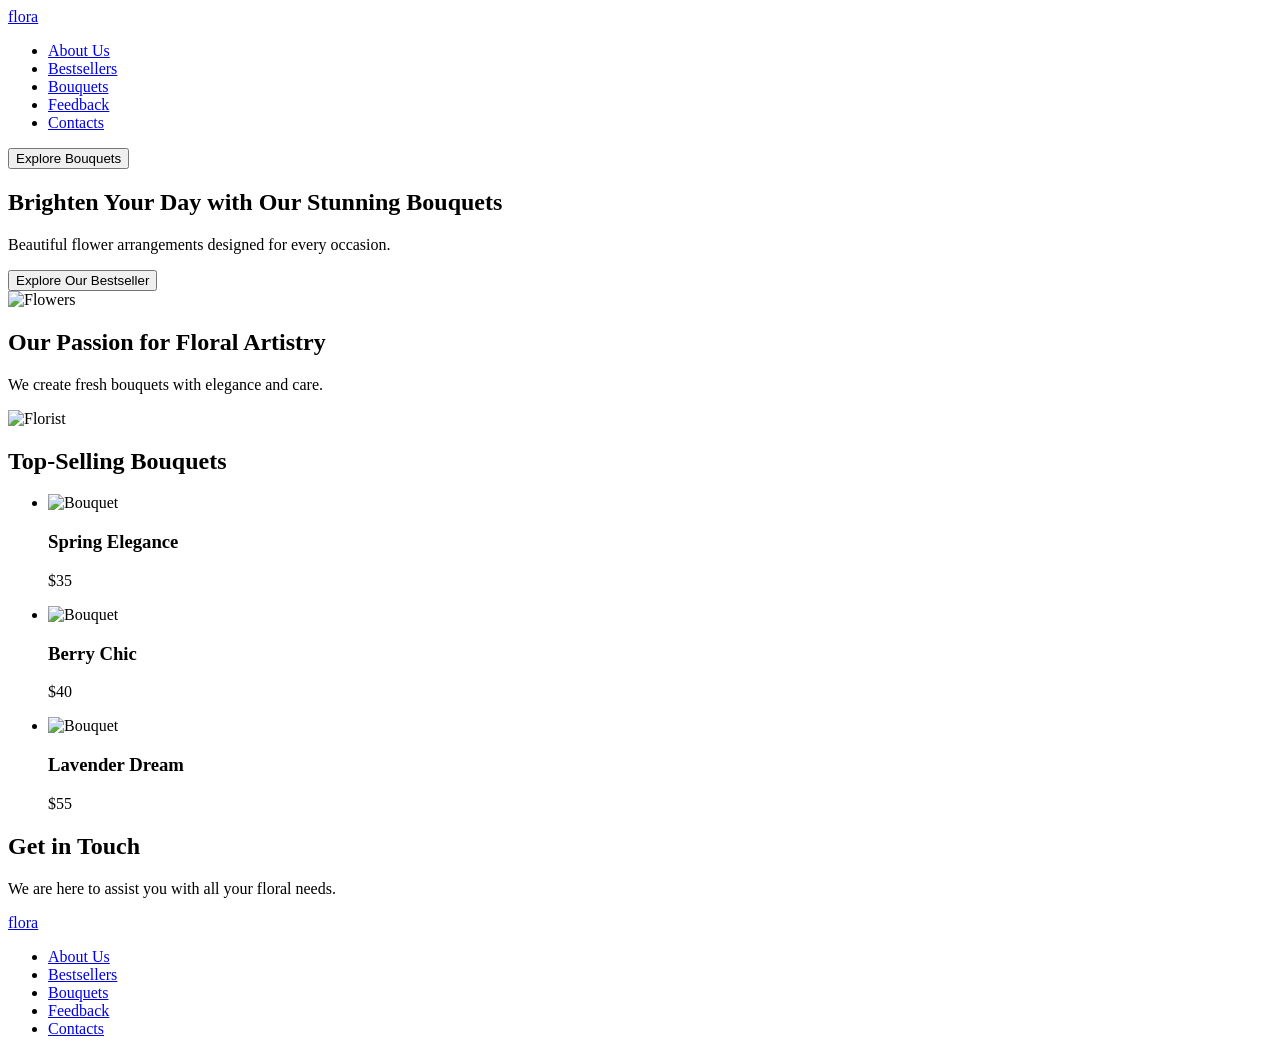
==== index.html @ ca9eb104 "Add files via upload" ====
<!DOCTYPE html>
<html lang="uk">
<head>
  <meta charset="UTF-8" />
  <meta name="viewport" content="width=device-width, initial-scale=1.0" />
  <title>Flora</title>
  <link rel="stylesheet" href="./css/styles.css" />
</head>
<body>
<header class="header">
  <div class="container header-container">
    <a href="#" class="logo">flora</a>

    <nav class="nav">
      <ul class="nav-list">
        <li><a href="#">About Us</a></li>
        <li><a href="#">Bestsellers</a></li>
        <li><a href="#">Bouquets</a></li>
        <li><a href="#">Feedback</a></li>
        <li><a href="#">Contacts</a></li>
      </ul>
    </nav>

    <button type="button" class="header-btn">Explore Bouquets</button>
  </div>
</header>

<main>
<section class="hero">
  <div class="container hero-container">
    <div class="hero-content">
      <h1>Brighten Your Day with Our Stunning Bouquets</h1>
      <p>Beautiful flower arrangements designed for every occasion.</p>
      <button type="button" class="primary-btn">Explore Our Bestseller</button>
    </div>

    <img src="./images/hero.jpg" alt="Flowers" width="500">
  </div>
</section>

<section class="about section">
  <div class="container about-container">
    <div>
      <h2>Our Passion for Floral Artistry</h2>
      <p>We create fresh bouquets with elegance and care.</p>
    </div>

    <img src="./images/about.jpg" alt="Florist" width="450">
  </div>
</section>

<section class="section">
  <div class="container">
    <h2 class="section-title">Top-Selling Bouquets</h2>

    <ul class="cards">
      <li class="card">
        <img src="./images/card1.jpg" alt="Bouquet" width="300">
        <h3>Spring Elegance</h3>
        <p>$35</p>
      </li>

      <li class="card">
        <img src="./images/card2.jpg" alt="Bouquet" width="300">
        <h3>Berry Chic</h3>
        <p>$40</p>
      </li>

      <li class="card">
        <img src="./images/card3.jpg" alt="Bouquet" width="300">
        <h3>Lavender Dream</h3>
        <p>$55</p>
      </li>
    </ul>
  </div>
</section>

<section class="section footer-section">
  <div class="container">
    <h2>Get in Touch</h2>
    <p>We are here to assist you with all your floral needs.</p>
  </div>
</section>
</main>

<footer class="footer">
  <div class="container footer-container">
    <a href="#" class="logo">flora</a>

    <ul class="footer-list">
      <li><a href="#">About Us</a></li>
      <li><a href="#">Bestsellers</a></li>
      <li><a href="#">Bouquets</a></li>
      <li><a href="#">Feedback</a></li>
      <li><a href="#">Contacts</a></li>
    </ul>
  </div>
</footer>
</body>
</html>
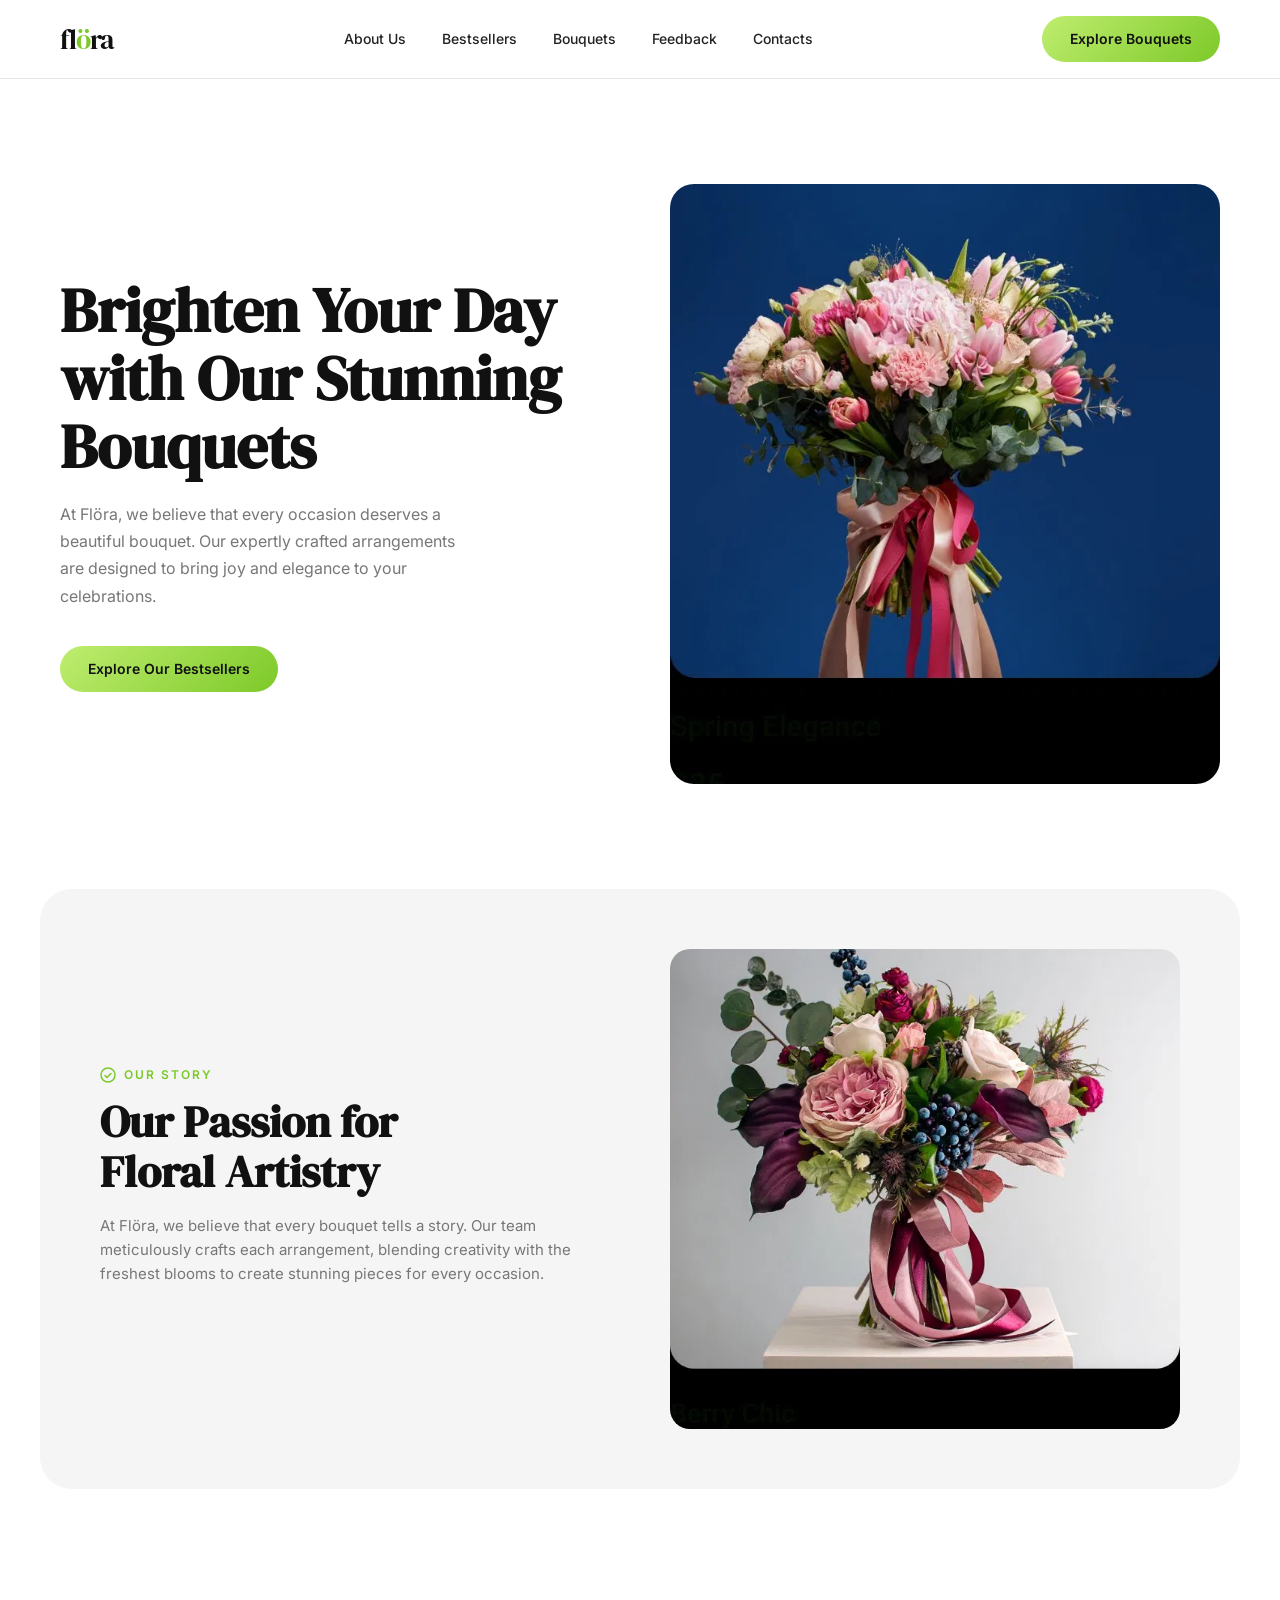
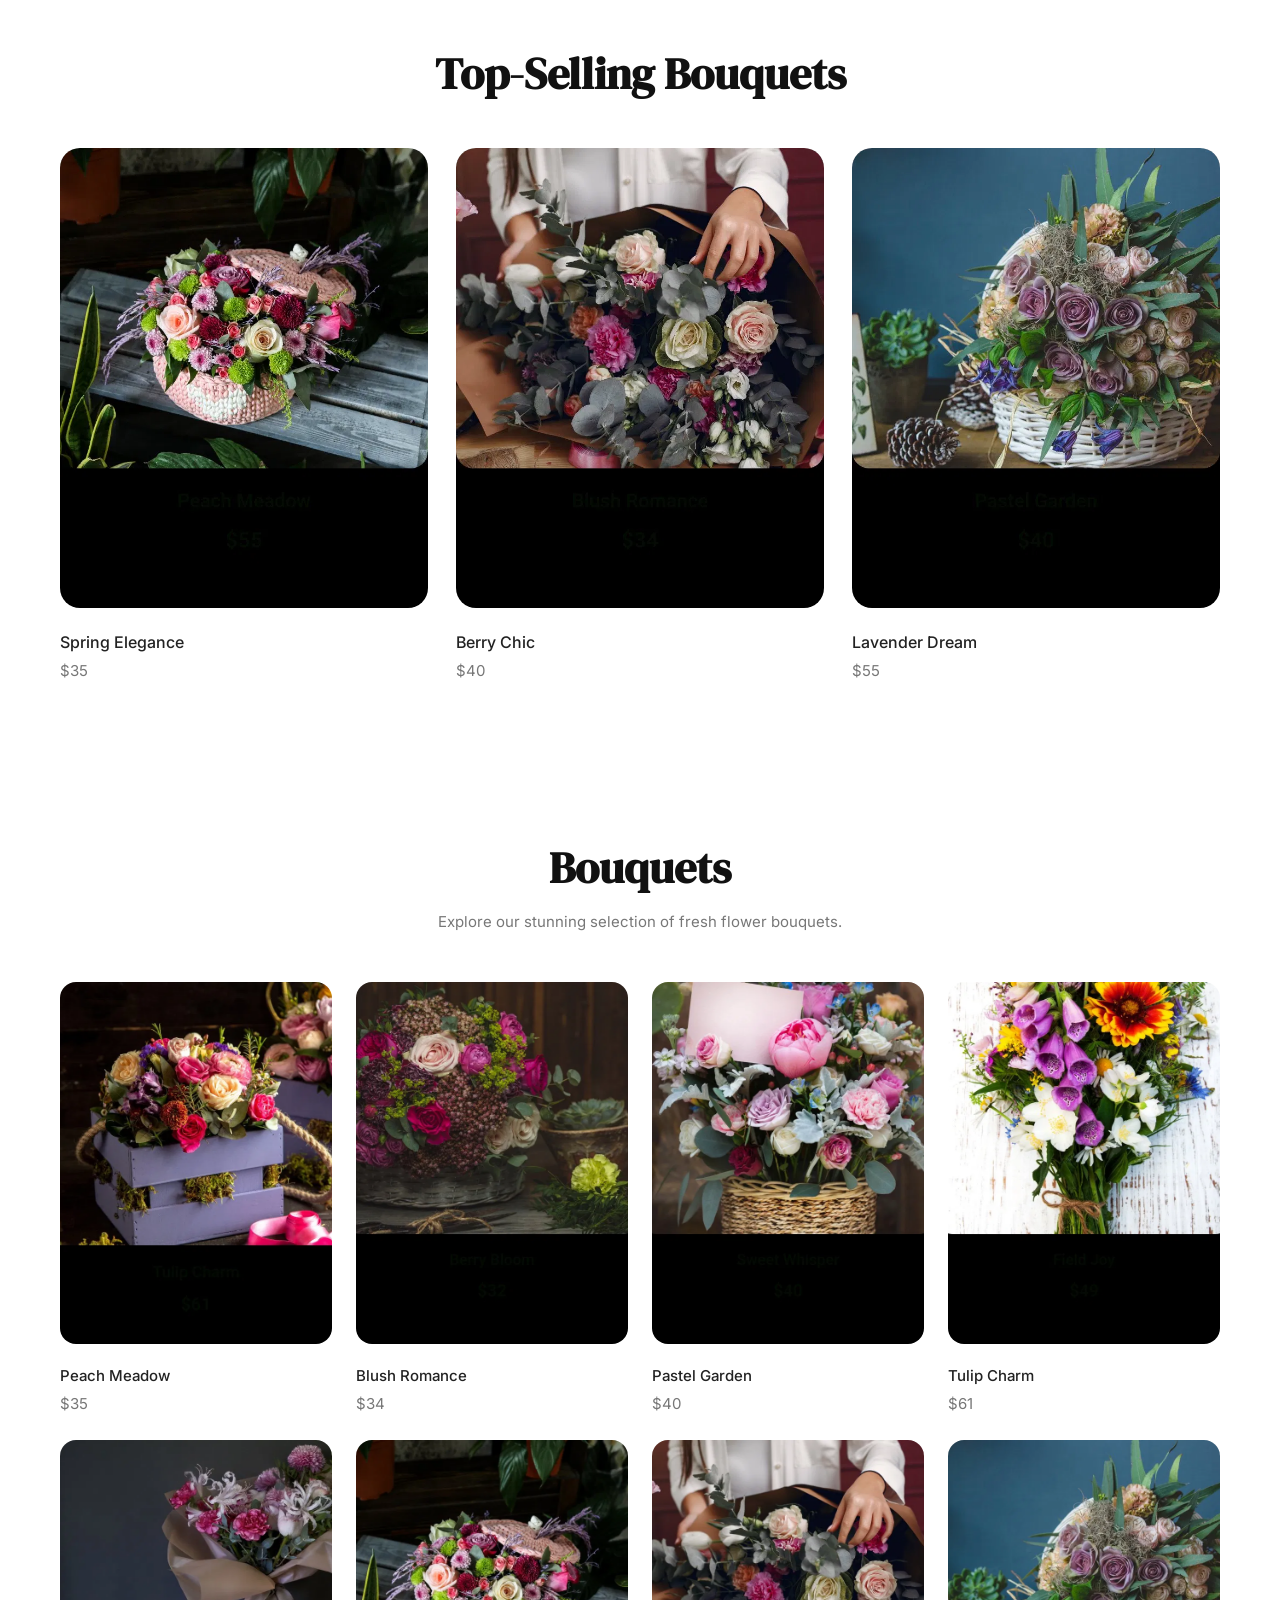
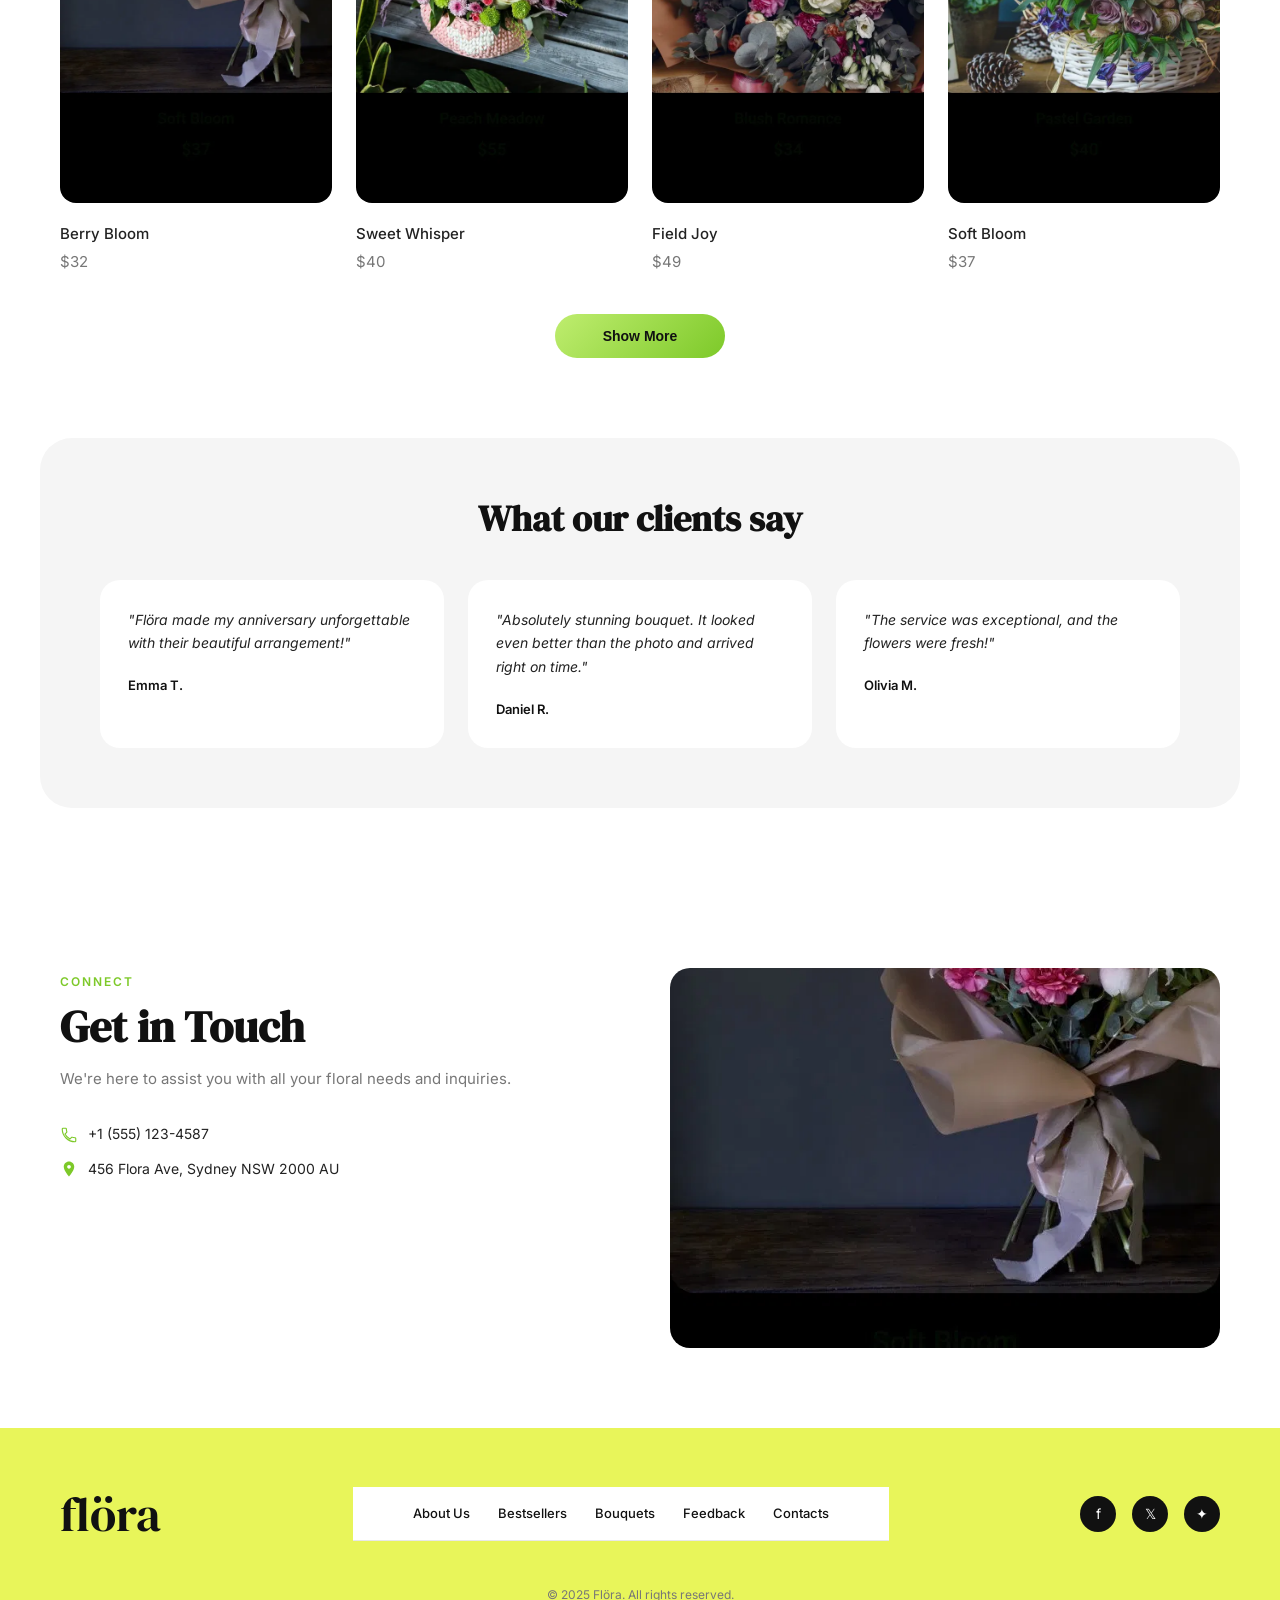
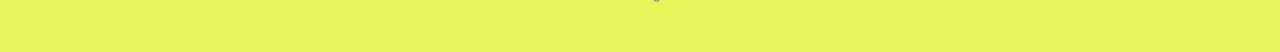
==== commit 7d4ed8f8: "Rename index (2).html to index.html" ====
--- a/index.html
+++ b/index.html
@@ -1,100 +1,488 @@
 <!DOCTYPE html>
-<html lang="uk">
+<html lang="en">
 <head>
-  <meta charset="UTF-8" />
-  <meta name="viewport" content="width=device-width, initial-scale=1.0" />
-  <title>Flora</title>
-  <link rel="stylesheet" href="./css/styles.css" />
+<meta charset="UTF-8">
+<meta name="viewport" content="width=device-width, initial-scale=1.0">
+<title>Flöra — Flower Boutique</title>
+<link rel="preconnect" href="https://fonts.googleapis.com">
+<link href="https://fonts.googleapis.com/css2?family=DM+Serif+Display:ital@0;1&family=Inter:wght@300;400;500;600&display=swap" rel="stylesheet">
+<style>
+*,*::before,*::after{box-sizing:border-box;margin:0;padding:0}
+:root{
+  --green:#7DC929;
+  --green-dark:#5a9a14;
+  --green-light:#BFED6F;
+  --black:#111111;
+  --white:#ffffff;
+  --gray:#f5f5f5;
+  --gray2:#e8e8e8;
+  --text:#222222;
+  --muted:#777777;
+  --yellow:#E8F55A;
+  --radius:50px;
+}
+html{scroll-behavior:smooth}
+body{font-family:'Inter',sans-serif;color:var(--text);background:#fff;line-height:1.6}
+/* NAV */
+nav{
+  position:sticky;top:0;z-index:100;
+  display:flex;align-items:center;justify-content:space-between;
+  padding:16px 60px;background:#fff;
+  border-bottom:1px solid var(--gray2);
+}
+.logo{font-family:'DM Serif Display',serif;font-size:28px;color:var(--black);text-decoration:none;letter-spacing:-1px}
+.logo span{color:var(--green)}
+nav ul{display:flex;gap:36px;list-style:none}
+nav ul a{text-decoration:none;color:var(--text);font-size:14px;font-weight:500;transition:color .2s}
+nav ul a:hover{color:var(--green)}
+.btn{
+  display:inline-flex;align-items:center;justify-content:center;
+  padding:12px 28px;border-radius:var(--radius);
+  font-weight:600;font-size:14px;cursor:pointer;
+  border:none;text-decoration:none;transition:all .2s;
+}
+.btn-primary{
+  background:linear-gradient(135deg,var(--green-light),var(--green));
+  color:var(--black);
+}
+.btn-primary:hover{background:linear-gradient(135deg,var(--green),var(--green-dark));color:#fff}
+.btn-outline{background:transparent;border:2px solid var(--black);color:var(--black)}
+.btn-outline:hover{background:var(--black);color:#fff}
+/* HERO */
+.hero{
+  display:grid;grid-template-columns:1fr 1fr;
+  align-items:center;gap:60px;
+  padding:80px 60px;min-height:90vh;
+  background:#fff;
+}
+.hero-text h1{
+  font-family:'DM Serif Display',serif;
+  font-size:clamp(38px,5vw,62px);line-height:1.1;
+  color:var(--black);margin-bottom:20px;
+}
+.hero-text p{font-size:16px;color:var(--muted);max-width:420px;margin-bottom:36px;line-height:1.7}
+.hero-img{
+  width:100%;height:600px;object-fit:cover;
+  border-radius:24px;
+}
+/* SECTION COMMONS */
+section{padding:80px 60px}
+.section-eyebrow{
+  display:inline-flex;align-items:center;gap:8px;
+  font-size:12px;font-weight:600;text-transform:uppercase;letter-spacing:2px;
+  color:var(--green);margin-bottom:12px;
+}
+.section-title{
+  font-family:'DM Serif Display',serif;
+  font-size:clamp(28px,4vw,44px);line-height:1.15;
+  color:var(--black);margin-bottom:16px;
+}
+.section-sub{font-size:15px;color:var(--muted);max-width:480px}
+/* ABOUT */
+.about{background:var(--gray);border-radius:32px;margin:0 40px}
+.about-inner{
+  display:grid;grid-template-columns:1fr 1fr;
+  gap:60px;align-items:center;
+}
+.about-img{width:100%;height:480px;object-fit:cover;border-radius:20px}
+/* PRODUCTS */
+.products-header{text-align:center;margin-bottom:48px}
+.products-header .section-sub{margin:0 auto}
+.grid-4{
+  display:grid;grid-template-columns:repeat(4,1fr);gap:24px;
+}
+.product-card{
+  cursor:pointer;
+  transition:transform .25s;
+}
+.product-card:hover{transform:translateY(-6px)}
+.product-card img{
+  width:100%;aspect-ratio:3/4;object-fit:cover;
+  border-radius:16px;margin-bottom:12px;
+}
+.product-card h3{font-size:15px;font-weight:500;margin-bottom:4px}
+.product-card .price{font-size:15px;color:var(--muted)}
+/* TOP SELLING - 3 col */
+.grid-3{display:grid;grid-template-columns:repeat(3,1fr);gap:28px}
+.top-card img{
+  width:100%;aspect-ratio:4/5;object-fit:cover;
+  border-radius:20px;margin-bottom:14px;
+}
+.top-card h3{font-size:16px;font-weight:500;margin-bottom:4px}
+.top-card .price{font-size:15px;color:var(--muted)}
+/* SHOW MORE */
+.center{text-align:center;margin-top:40px}
+/* TESTIMONIALS */
+.testimonials{background:var(--gray);border-radius:32px;margin:0 40px}
+.testimonials h2{text-align:center;font-family:'DM Serif Display',serif;font-size:36px;margin-bottom:40px}
+.reviews-grid{display:grid;grid-template-columns:repeat(3,1fr);gap:24px}
+.review{background:#fff;padding:28px;border-radius:20px}
+.review p{font-size:14px;color:var(--text);margin-bottom:20px;line-height:1.7;font-style:italic}
+.review-author{font-size:13px;font-weight:600;color:var(--black)}
+/* CONTACT */
+.contact-inner{
+  display:grid;grid-template-columns:1fr 1fr;
+  gap:60px;align-items:start;
+}
+.contact-info h2{
+  font-family:'DM Serif Display',serif;font-size:44px;
+  line-height:1.1;margin-bottom:16px;
+}
+.contact-info p{font-size:15px;color:var(--muted);margin-bottom:24px}
+.contact-detail{display:flex;align-items:center;gap:10px;margin-bottom:12px;font-size:14px;color:var(--text)}
+.contact-detail svg{color:var(--green)}
+.contact-img{width:100%;height:380px;object-fit:cover;border-radius:20px}
+/* FOOTER */
+footer{
+  background:var(--yellow);
+  padding:48px 60px;
+  display:flex;align-items:center;justify-content:space-between;
+  flex-wrap:wrap;gap:20px;
+}
+.footer-logo{font-family:'DM Serif Display',serif;font-size:48px;color:var(--black)}
+.footer-nav{display:flex;gap:28px;flex-wrap:wrap}
+.footer-nav a{text-decoration:none;color:var(--black);font-size:13px;font-weight:500}
+.footer-nav a:hover{color:var(--green-dark)}
+.footer-social{display:flex;gap:16px}
+.footer-social a{
+  width:36px;height:36px;border-radius:50%;
+  background:var(--black);display:flex;align-items:center;justify-content:center;
+  color:#fff;text-decoration:none;font-size:14px;transition:background .2s;
+}
+.footer-social a:hover{background:var(--green)}
+.footer-copy{width:100%;text-align:center;font-size:12px;color:var(--muted);margin-top:12px}
+/* MODAL */
+.modal-overlay{
+  display:none;position:fixed;inset:0;z-index:1000;
+  background:rgba(0,0,0,.7);
+  align-items:center;justify-content:center;
+  padding:20px;
+}
+.modal-overlay.active{display:flex}
+.modal{
+  background:#fff;border-radius:24px;
+  max-width:900px;width:100%;
+  padding:40px;position:relative;
+  display:grid;grid-template-columns:1fr 1fr;gap:40px;align-items:center;
+  max-height:90vh;overflow-y:auto;
+}
+.modal .close{
+  position:absolute;top:20px;right:20px;
+  background:none;border:none;font-size:22px;cursor:pointer;
+  color:var(--black);line-height:1;
+}
+.modal img{width:100%;border-radius:16px;aspect-ratio:3/4;object-fit:cover}
+.modal h2{font-family:'DM Serif Display',serif;font-size:36px;margin-bottom:12px}
+.modal .modal-price{
+  font-size:22px;font-weight:600;color:var(--black);
+  padding-bottom:16px;border-bottom:1px solid var(--gray2);
+  margin-bottom:20px;
+}
+.modal p{font-size:14px;color:var(--muted);line-height:1.7;margin-bottom:28px}
+.modal-actions{display:flex;gap:12px;align-items:center}
+.modal-actions .btn{flex:1}
+.qty-input{
+  width:56px;height:48px;border:1px solid var(--gray2);border-radius:12px;
+  text-align:center;font-size:16px;font-weight:600;outline:none;
+}
+/* ORDER MODAL */
+.order-modal{
+  background:#fff;border-radius:24px;
+  max-width:560px;width:100%;padding:48px 40px;
+  position:relative;max-height:90vh;overflow-y:auto;
+}
+.order-modal h2{
+  font-family:'DM Serif Display',serif;font-size:36px;
+  text-align:center;margin-bottom:36px;
+}
+.field{margin-bottom:20px}
+.field label{display:block;font-size:14px;font-weight:500;margin-bottom:6px}
+.field input,.field textarea{
+  width:100%;padding:14px 20px;
+  border:1.5px solid var(--gray2);border-radius:50px;
+  font-family:'Inter',sans-serif;font-size:14px;outline:none;
+  transition:border-color .2s;
+}
+.field textarea{border-radius:20px;resize:none;height:140px}
+.field input:focus,.field textarea:focus{border-color:var(--green)}
+.order-submit{text-align:center;margin-top:28px}
+/* Success */
+.success-msg{
+  text-align:center;padding:40px;
+  font-family:'DM Serif Display',serif;font-size:28px;
+  color:var(--green-dark);
+}
+@media(max-width:900px){
+  nav{padding:14px 24px}
+  nav ul{display:none}
+  .hero,.about-inner,.contact-inner{grid-template-columns:1fr}
+  section{padding:60px 24px}
+  .about,.testimonials{margin:0 16px}
+  .grid-4{grid-template-columns:repeat(2,1fr)}
+  .grid-3{grid-template-columns:1fr 1fr}
+  .reviews-grid{grid-template-columns:1fr}
+  .modal{grid-template-columns:1fr}
+  footer{padding:32px 24px}
+}
+</style>
 </head>
 <body>
-<header class="header">
-  <div class="container header-container">
-    <a href="#" class="logo">flora</a>
-
-    <nav class="nav">
-      <ul class="nav-list">
-        <li><a href="#">About Us</a></li>
-        <li><a href="#">Bestsellers</a></li>
-        <li><a href="#">Bouquets</a></li>
-        <li><a href="#">Feedback</a></li>
-        <li><a href="#">Contacts</a></li>
-      </ul>
-    </nav>
-
-    <button type="button" class="header-btn">Explore Bouquets</button>
-  </div>
-</header>
-
-<main>
+
+<!-- NAV -->
+<nav>
+  <a class="logo" href="#">fl<span>ö</span>ra</a>
+  <ul>
+    <li><a href="#about">About Us</a></li>
+    <li><a href="#top-selling">Bestsellers</a></li>
+    <li><a href="#bouquets">Bouquets</a></li>
+    <li><a href="#reviews">Feedback</a></li>
+    <li><a href="#contact">Contacts</a></li>
+  </ul>
+  <a class="btn btn-primary" href="#bouquets">Explore Bouquets</a>
+</nav>
+
+<!-- HERO -->
 <section class="hero">
-  <div class="container hero-container">
-    <div class="hero-content">
-      <h1>Brighten Your Day with Our Stunning Bouquets</h1>
-      <p>Beautiful flower arrangements designed for every occasion.</p>
-      <button type="button" class="primary-btn">Explore Our Bestseller</button>
-    </div>
-
-    <img src="./images/hero.jpg" alt="Flowers" width="500">
-  </div>
-</section>
-
-<section class="about section">
-  <div class="container about-container">
+  <div class="hero-text">
+    <h1>Brighten Your Day with Our Stunning Bouquets</h1>
+    <p>At Flöra, we believe that every occasion deserves a beautiful bouquet. Our expertly crafted arrangements are designed to bring joy and elegance to your celebrations.</p>
+    <a class="btn btn-primary" href="#top-selling">Explore Our Bestsellers</a>
+  </div>
+  <img class="hero-img" src="[data-uri]" alt="Beautiful flower bouquet">
+</section>
+
+<!-- ABOUT -->
+<section id="about" style="padding:0 0 80px 0">
+<div class="about">
+<div style="padding:60px" class="about-inner">
+  <div>
+    <div class="section-eyebrow">
+      <svg width="16" height="16" viewBox="0 0 16 16" fill="none"><circle cx="8" cy="8" r="7" stroke="#7DC929" stroke-width="1.5"/><path d="M5 8.5l2 2 4-4" stroke="#7DC929" stroke-width="1.5" stroke-linecap="round"/></svg>
+      Our Story
+    </div>
+    <h2 class="section-title">Our Passion for<br>Floral Artistry</h2>
+    <p class="section-sub" style="margin-bottom:28px">At Flöra, we believe that every bouquet tells a story. Our team meticulously crafts each arrangement, blending creativity with the freshest blooms to create stunning pieces for every occasion.</p>
+  </div>
+  <img class="about-img" src="[data-uri]" alt="Florist at work">
+</div>
+</div>
+</section>
+
+<!-- TOP SELLING -->
+<section id="top-selling">
+  <div style="text-align:center;margin-bottom:48px">
+    <h2 class="section-title">Top-Selling Bouquets</h2>
+  </div>
+  <div class="grid-3">
+    <div class="top-card product-card" onclick="openModal('Spring Elegance','$35','[data-uri]','Each stem is carefully selected to create a bouquet that radiates freshness, elegance, and the gentle charm of spring.')">
+      <img src="[data-uri]" alt="Spring Elegance">
+      <h3>Spring Elegance</h3>
+      <p class="price">$35</p>
+    </div>
+    <div class="top-card product-card" onclick="openModal('Berry Chic','$40','[data-uri]